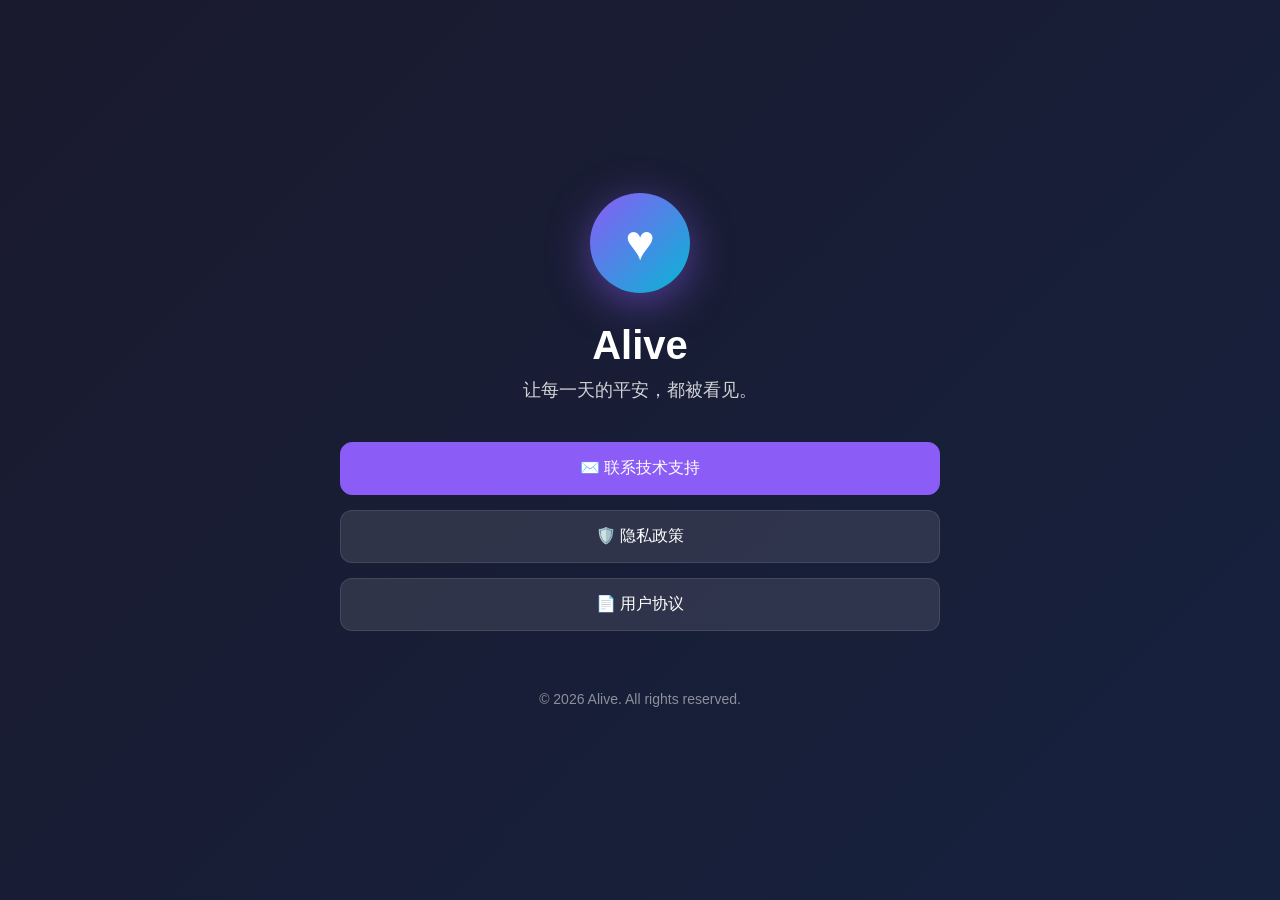
==== index.html @ 4defad75 "Add files via upload" ====
<!DOCTYPE html>
<html lang="zh-CN">

<head>
    <meta charset="UTF-8">
    <meta name="viewport" content="width=device-width, initial-scale=1.0">
    <title>Alive - 独居守护</title>
    <style>
        * {
            margin: 0;
            padding: 0;
            box-sizing: border-box;
        }

        body {
            font-family: -apple-system, BlinkMacSystemFont, 'Segoe UI', Roboto, 'Helvetica Neue', Arial, sans-serif;
            background: linear-gradient(135deg, #1a1a2e 0%, #16213e 100%);
            color: #fff;
            min-height: 100vh;
            display: flex;
            flex-direction: column;
            align-items: center;
            justify-content: center;
            text-align: center;
            padding: 20px;
        }

        .container {
            max-width: 600px;
            width: 100%;
        }

        .icon {
            width: 100px;
            height: 100px;
            background: linear-gradient(135deg, #8b5cf6, #06b6d4);
            border-radius: 50%;
            display: flex;
            align-items: center;
            justify-content: center;
            font-size: 50px;
            margin: 0 auto 30px;
            box-shadow: 0 10px 40px rgba(139, 92, 246, 0.5);
        }

        h1 {
            font-size: 40px;
            margin-bottom: 10px;
            font-weight: 700;
        }

        p {
            font-size: 18px;
            opacity: 0.8;
            margin-bottom: 40px;
        }

        .links {
            display: flex;
            flex-direction: column;
            gap: 15px;
        }

        .btn {
            background: rgba(255, 255, 255, 0.1);
            color: #fff;
            text-decoration: none;
            padding: 15px;
            border-radius: 12px;
            font-size: 16px;
            transition: all 0.3s;
            border: 1px solid rgba(255, 255, 255, 0.1);
        }

        .btn:hover {
            background: rgba(255, 255, 255, 0.2);
            transform: translateY(-2px);
        }

        .btn-primary {
            background: #8b5cf6;
            border-color: #8b5cf6;
        }

        .btn-primary:hover {
            background: #7c3aed;
        }

        .footer {
            margin-top: 60px;
            font-size: 14px;
            opacity: 0.5;
        }
    </style>
</head>

<body>
    <div class="container">
        <div class="icon">♥</div>
        <h1>Alive</h1>
        <p>让每一天的平安，都被看见。</p>

        <div class="links">
            <a href="mailto:afcmn_alive@163.com" class="btn btn-primary">✉️ 联系技术支持</a>
            <a href="privacy.html" class="btn">🛡️ 隐私政策</a>
            <a href="terms.html" class="btn">📄 用户协议</a>
        </div>

        <div class="footer">
            &copy; 2026 Alive. All rights reserved.
        </div>
    </div>
</body>

</html>
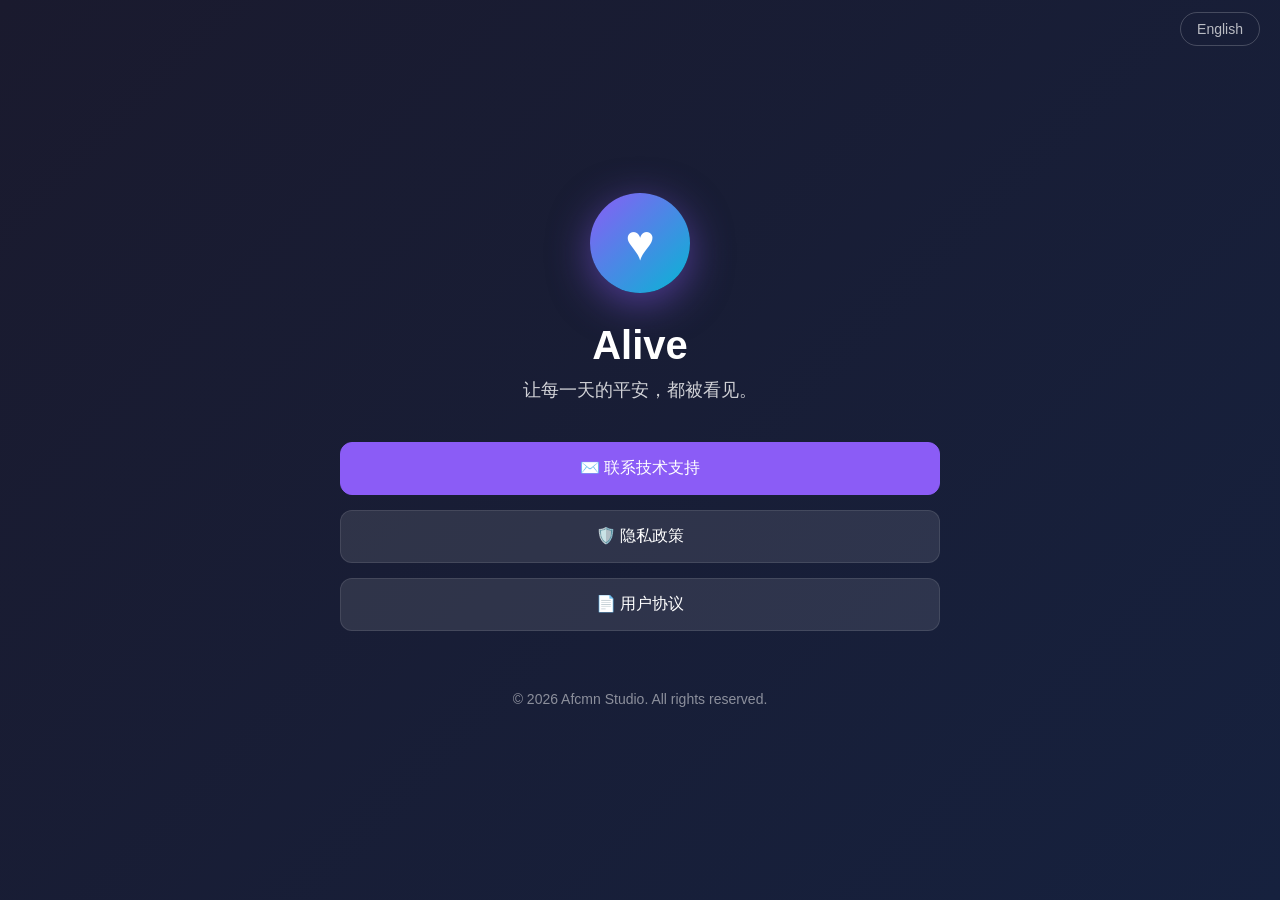
==== commit bafee596: "Add files via upload" ====
--- a/index.html
+++ b/index.html
@@ -86,6 +86,27 @@
             background: #7c3aed;
         }
 
+        .lang-switch {
+            position: absolute;
+            top: 20px;
+            right: 20px;
+        }
+
+        .lang-switch a {
+            color: rgba(255, 255, 255, 0.7);
+            text-decoration: none;
+            padding: 8px 16px;
+            border: 1px solid rgba(255, 255, 255, 0.2);
+            border-radius: 20px;
+            font-size: 14px;
+            transition: all 0.3s;
+        }
+
+        .lang-switch a:hover {
+            background: rgba(255, 255, 255, 0.1);
+            color: #fff;
+        }
+
         .footer {
             margin-top: 60px;
             font-size: 14px;
@@ -95,6 +116,10 @@
 </head>
 
 <body>
+    <div class="lang-switch">
+        <a href="en/index.html">English</a>
+    </div>
+
     <div class="container">
         <div class="icon">♥</div>
         <h1>Alive</h1>
@@ -107,7 +132,7 @@
         </div>
 
         <div class="footer">
-            &copy; 2026 Alive. All rights reserved.
+            &copy; 2026 Afcmn Studio. All rights reserved.
         </div>
     </div>
 </body>
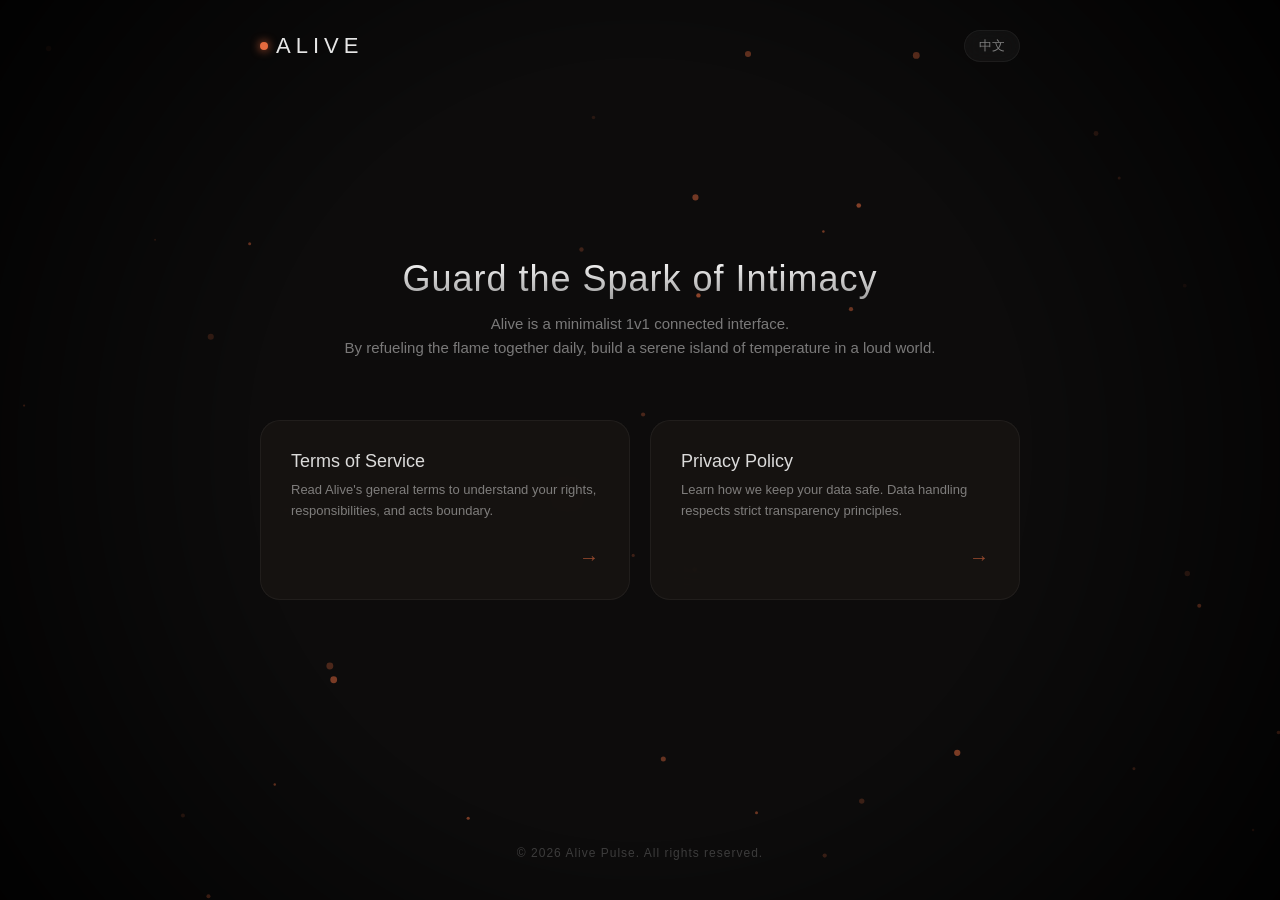
==== commit b64871f1: "Add files via upload" ====
--- a/index.html
+++ b/index.html
@@ -1,140 +1,17 @@
 <!DOCTYPE html>
-<html lang="zh-CN">
-
+<html>
 <head>
-    <meta charset="UTF-8">
-    <meta name="viewport" content="width=device-width, initial-scale=1.0">
-    <title>Alive - 独居守护</title>
-    <style>
-        * {
-            margin: 0;
-            padding: 0;
-            box-sizing: border-box;
+    <script>
+        window.onload = function() {
+            var userLang = navigator.language || navigator.userLanguage; 
+            if (userLang.startsWith('zh')) {
+                window.location.href = './zh/index.html';
+            } else {
+                window.location.href = './en/index.html';
+            }
         }
-
-        body {
-            font-family: -apple-system, BlinkMacSystemFont, 'Segoe UI', Roboto, 'Helvetica Neue', Arial, sans-serif;
-            background: linear-gradient(135deg, #1a1a2e 0%, #16213e 100%);
-            color: #fff;
-            min-height: 100vh;
-            display: flex;
-            flex-direction: column;
-            align-items: center;
-            justify-content: center;
-            text-align: center;
-            padding: 20px;
-        }
-
-        .container {
-            max-width: 600px;
-            width: 100%;
-        }
-
-        .icon {
-            width: 100px;
-            height: 100px;
-            background: linear-gradient(135deg, #8b5cf6, #06b6d4);
-            border-radius: 50%;
-            display: flex;
-            align-items: center;
-            justify-content: center;
-            font-size: 50px;
-            margin: 0 auto 30px;
-            box-shadow: 0 10px 40px rgba(139, 92, 246, 0.5);
-        }
-
-        h1 {
-            font-size: 40px;
-            margin-bottom: 10px;
-            font-weight: 700;
-        }
-
-        p {
-            font-size: 18px;
-            opacity: 0.8;
-            margin-bottom: 40px;
-        }
-
-        .links {
-            display: flex;
-            flex-direction: column;
-            gap: 15px;
-        }
-
-        .btn {
-            background: rgba(255, 255, 255, 0.1);
-            color: #fff;
-            text-decoration: none;
-            padding: 15px;
-            border-radius: 12px;
-            font-size: 16px;
-            transition: all 0.3s;
-            border: 1px solid rgba(255, 255, 255, 0.1);
-        }
-
-        .btn:hover {
-            background: rgba(255, 255, 255, 0.2);
-            transform: translateY(-2px);
-        }
-
-        .btn-primary {
-            background: #8b5cf6;
-            border-color: #8b5cf6;
-        }
-
-        .btn-primary:hover {
-            background: #7c3aed;
-        }
-
-        .lang-switch {
-            position: absolute;
-            top: 20px;
-            right: 20px;
-        }
-
-        .lang-switch a {
-            color: rgba(255, 255, 255, 0.7);
-            text-decoration: none;
-            padding: 8px 16px;
-            border: 1px solid rgba(255, 255, 255, 0.2);
-            border-radius: 20px;
-            font-size: 14px;
-            transition: all 0.3s;
-        }
-
-        .lang-switch a:hover {
-            background: rgba(255, 255, 255, 0.1);
-            color: #fff;
-        }
-
-        .footer {
-            margin-top: 60px;
-            font-size: 14px;
-            opacity: 0.5;
-        }
-    </style>
+    </script>
 </head>
-
 <body>
-    <div class="lang-switch">
-        <a href="en/index.html">English</a>
-    </div>
-
-    <div class="container">
-        <div class="icon">♥</div>
-        <h1>Alive</h1>
-        <p>让每一天的平安，都被看见。</p>
-
-        <div class="links">
-            <a href="mailto:afcmn_alive@163.com" class="btn btn-primary">✉️ 联系技术支持</a>
-            <a href="privacy.html" class="btn">🛡️ 隐私政策</a>
-            <a href="terms.html" class="btn">📄 用户协议</a>
-        </div>
-
-        <div class="footer">
-            &copy; 2026 Afcmn Studio. All rights reserved.
-        </div>
-    </div>
 </body>
-
-</html>+</html>
